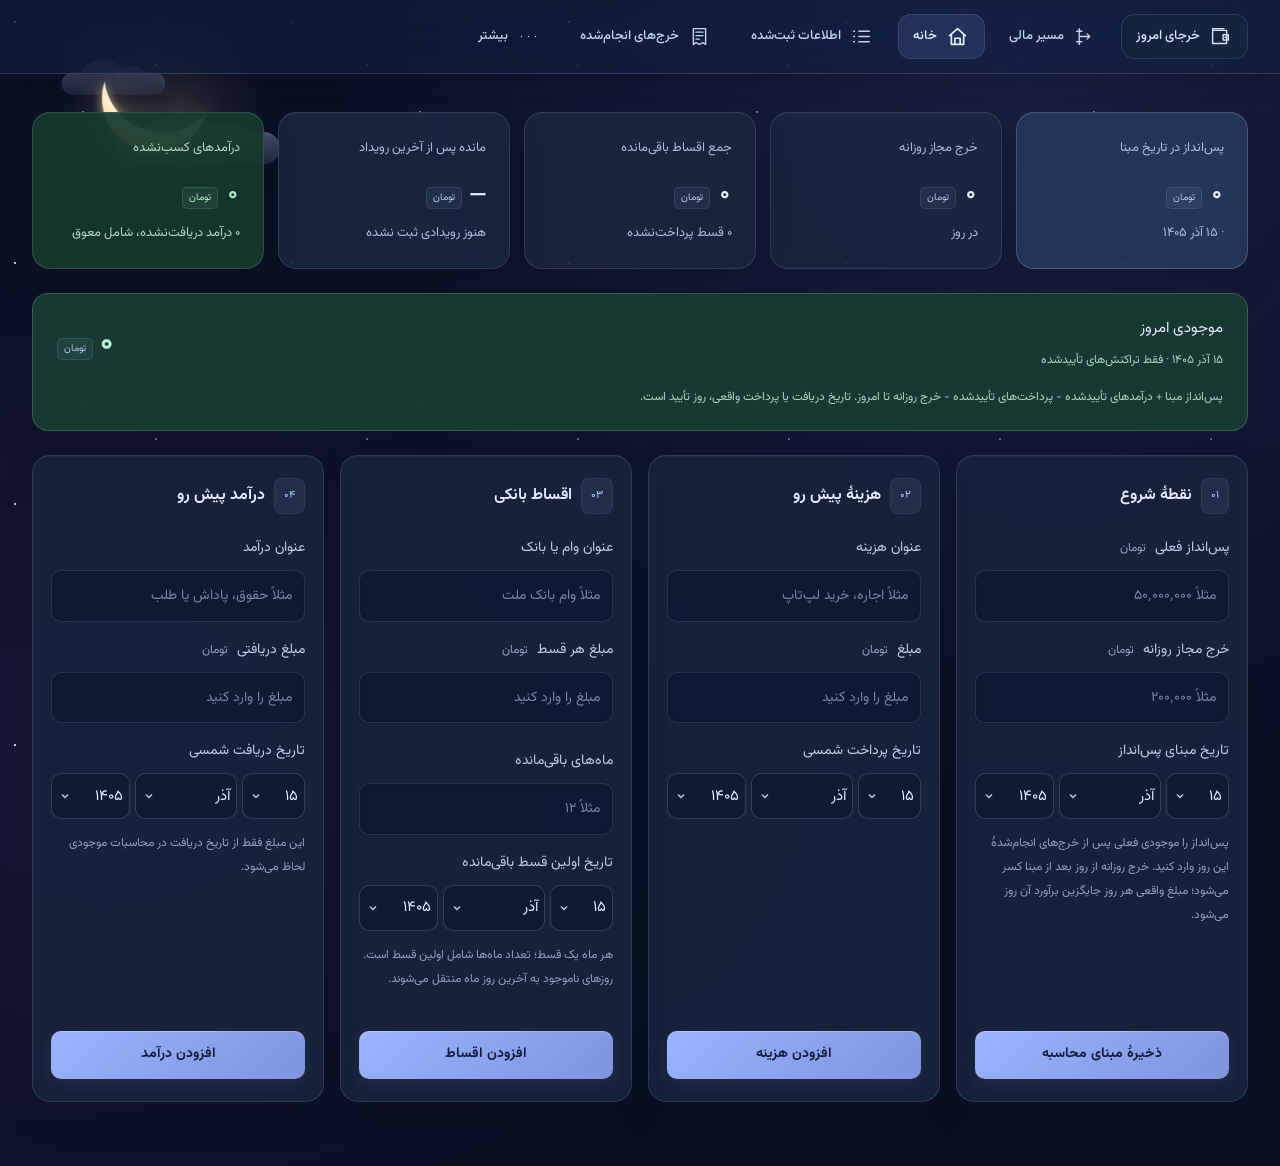
==== app/index.html @ 3b4a962e "fix" ====
<!doctype html>
<html lang="fa" dir="rtl">

<head>
  <base href="../">
  <meta charset="utf-8">
  <meta name="viewport" content="width=device-width,initial-scale=1,viewport-fit=cover">
  <meta name="theme-color" content="#0b1025">
  <title>کش زیاد | برنامه‌ریز پس‌انداز</title>
  <link rel="stylesheet" href="styles.css">
  <link rel="stylesheet" href="typography.css">
  <link rel="stylesheet" href="night.css">
  <link rel="stylesheet" href="date-dropdown.css">
  <link rel="stylesheet" href="readability.css">
  <link rel="stylesheet" href="shooting-stars.css">
  <link rel="stylesheet" href="moon.css">
  <link rel="stylesheet" href="features.css">
  <link rel="stylesheet" href="planning-tools.css">
<link rel="stylesheet" href="controls.css">
<link rel="stylesheet" href="entry-layout.css">
<link rel="stylesheet" href="message-style.css">
<link rel="stylesheet" href="mobile-dock.css">
<link rel="stylesheet" href="more-menu.css">
<link rel="stylesheet" href="spending.css">
<link rel="stylesheet" href="list-timeline.css">
<link rel="stylesheet" href="desktop-header.css">
</head>

<body>
  <div class="moon-clouds" aria-hidden="true"><span class="moon-cloud back"></span><span
      class="moon-cloud front"></span></div>
  <main class="container">
    <div class="data-toolbar"><button id="actual-open" type="button" class="quiet">خرجای امروز</button><a id="timeline-navigation" class="quiet page-link" href="/timeline">مسیر مالی</a><a id="home-navigation" class="quiet page-link" href="/">خانه</a><a id="records-navigation" class="quiet page-link" href="/app/index.html?page=records">اطلاعات ثبت‌شده</a><a id="spending-navigation" class="quiet page-link" href="/spending">خرج‌های انجام‌شده</a><button id="more-open" type="button" class="quiet" aria-haspopup="menu" aria-expanded="false" aria-controls="more-menu">بیشتر</button></div>
<div id="more-menu" class="more-menu" popover="manual" role="menu" aria-label="بیشتر"><button id="export" type="button" role="menuitem">دریافت بک آپ</button><button id="import" type="button" role="menuitem">بازیابی فایل</button><input id="backup-file" type="file" accept="application/json,.json" hidden><button id="delete-all" type="button" role="menuitem" class="delete-all">حذف همهٔ اطلاعات</button></div>
    <!-- <section id="filter-controls" class="filter-panel"><div class="tools-heading"><h2>جست‌وجو و فیلتر</h2><button id="scenario-open" class="quiet" type="button">اگر این خرید را انجام بدهم…</button></div><div class="filter-row"><div><label for="filter-query">عنوان</label><input id="filter-query" type="search" placeholder="جست‌وجوی عنوان…"></div><div><label for="filter-type">نوع</label><select id="filter-type"><option value="all">همه</option><option value="income">درآمد</option><option value="expense">هزینه</option><option value="bank">قسط بانکی</option></select></div><div><label for="filter-status">وضعیت</label><select id="filter-status"><option value="all">همه</option><option value="done">تأییدشده</option><option value="pending">تأییدنشده</option></select></div></div><div class="filter-dates"><div><label><input id="filter-from" type="checkbox">از تاریخ</label><div id="filter-from-date" class="date-picker" aria-label="شروع بازه"></div></div><div><label><input id="filter-to" type="checkbox">تا تاریخ</label><div id="filter-to-date" class="date-picker" aria-label="پایان بازه"></div></div><button id="filter-reset" class="quiet">پاک کردن فیلتر</button></div><p id="filter-summary"></p><p id="filter-error" role="status"></p></section> -->
    <section class="overview" aria-label="خلاصه مالی">
      <article class="balance"><span>پس‌انداز در تاریخ مبنا</span>
        <div class="summary-amount"><strong id="balance-value">۰</strong><span class="currency-badge">تومان</span></div>
        <small id="baseline-label"></small>
      </article>
      <article><span>خرج مجاز روزانه</span>
        <div class="summary-amount"><strong id="daily-value">۰</strong><span class="currency-badge">تومان</span></div>
        <small>در روز</small>
      </article>
      <article><span>جمع اقساط باقی‌مانده</span>
        <div class="summary-amount"><strong id="loans-value">۰</strong><span class="currency-badge">تومان</span></div>
        <small id="loans-count">۰ قسط</small>
      </article>
      <article><span>مانده پس از آخرین رویداد</span>
        <div class="summary-amount"><strong id="final-value">—</strong><span class="currency-badge">تومان</span></div>
        <small id="final-label">هنوز رویدادی ثبت نشده</small>
      </article>
      <article class="upcoming-income"><span>درآمدهای کسب‌نشده</span>
        <div class="summary-amount"><strong id="pending-income-value">۰</strong><span
            class="currency-badge">تومان</span></div><small id="pending-income-count">درآمدهای با تاریخ دریافت بعد از
          امروز</small>
      </article>
    </section>
    <section class="today-panel">
      <div><span>موجودی امروز</span><small id="today-date"></small></div>
      <div class="summary-amount"><strong id="today-value">۰</strong><span class="currency-badge">تومان</span></div>
      <p>پس‌انداز مبنا + درآمدهای تأییدشده − پرداخت‌های تأییدشده − خرج روزانه تا امروز. تاریخ دریافت یا پرداخت واقعی،
        روز تأیید است.</p>
    </section>
    <div class="layout">
      <aside class="forms">
        <section class="panel">
          <div class="panel-title"><span class="step">۰۱</span>
            <h2>نقطهٔ شروع</h2>
          </div>
          <form id="settings-form" novalidate><label for="savings">پس‌انداز فعلی <em>تومان</em></label><input
              id="savings" inputmode="numeric" placeholder="مثلاً ۵۰٬۰۰۰٬۰۰۰" autocomplete="off" required><label
              for="daily">خرج مجاز روزانه <em>تومان</em></label><input id="daily" inputmode="numeric"
              placeholder="مثلاً ۲۰۰٬۰۰۰" autocomplete="off" required><label id="base-date-label">تاریخ مبنای
              پس‌انداز</label>
            <div id="base-date" class="date-picker" role="group" aria-labelledby="base-date-label"></div>
            <p class="field-note">پس‌انداز را موجودی فعلی پس از خرج‌های انجام‌شدهٔ این روز وارد کنید. خرج روزانه از روز بعد از مبنا کسر می‌شود؛ مبلغ
              واقعی هر روز جایگزین برآورد آن روز می‌شود.</p><button type="submit" class="primary">ذخیرهٔ مبنای
              محاسبه</button>
          </form>
        </section>
        <section class="panel">
          <div class="panel-title"><span class="step">۰۲</span>
            <h2 id="expense-heading">هزینهٔ پیش رو</h2>
          </div>
          <form id="expense-form" novalidate><label for="expense-title">عنوان هزینه</label><input id="expense-title"
              maxlength="100" placeholder="مثلاً اجاره، خرید لپ‌تاپ" required><label for="expense-amount">مبلغ
              <em>تومان</em></label><input id="expense-amount" inputmode="numeric" placeholder="مبلغ را وارد کنید" required><label
              id="expense-date-label">تاریخ پرداخت شمسی</label>
            <div id="expense-date" class="date-picker" role="group" aria-labelledby="expense-date-label"></div>
            <div class="form-actions"><button id="expense-submit" type="submit" class="primary">افزودن
                هزینه</button><button id="expense-cancel" type="button" class="quiet" hidden>لغو ویرایش</button></div>
          </form>
        </section>
        <section class="panel">
          <div class="panel-title"><span class="step">۰۳</span>
            <h2 id="loan-heading">اقساط بانکی</h2>
          </div>
          <form id="loan-form" novalidate><label for="loan-title">عنوان وام یا بانک</label><input id="loan-title"
              maxlength="100" placeholder="مثلاً وام بانک ملت" required>
            <div class="two-fields">
              <div><label for="loan-amount">مبلغ هر قسط <em>تومان</em></label><input id="loan-amount"
                  inputmode="numeric" placeholder="مبلغ را وارد کنید" required></div>
              <div><label for="loan-months">ماه‌های باقی‌مانده</label><input id="loan-months" inputmode="numeric"
                  placeholder="مثلاً ۱۲" required></div>
            </div><label id="loan-date-label">تاریخ اولین قسط باقی‌مانده</label>
            <div id="loan-date" class="date-picker" role="group" aria-labelledby="loan-date-label"></div>
            <p class="field-note">هر ماه یک قسط؛ تعداد ماه‌ها شامل اولین قسط است. روزهای ناموجود به آخرین روز ماه منتقل
              می‌شوند.</p>
            <div class="form-actions"><button id="loan-submit" type="submit" class="primary">افزودن
                اقساط</button><button id="loan-cancel" type="button" class="quiet" hidden>لغو ویرایش</button></div>
          </form>
        </section>
        <section class="panel">
          <div class="panel-title"><span class="step">۰۴</span>
            <h2>درآمد پیش رو</h2>
          </div>
          <form id="income-form" novalidate><label for="income-title">عنوان درآمد</label><input id="income-title"
              maxlength="100" placeholder="مثلاً حقوق، پاداش یا طلب" required><label for="income-amount">مبلغ دریافتی
              <em>تومان</em></label><input id="income-amount" inputmode="numeric" placeholder="مبلغ را وارد کنید" required><label
              id="income-date-label">تاریخ دریافت شمسی</label>
            <div id="income-date" class="date-picker" role="group" aria-labelledby="income-date-label"></div>
            <p class="field-note">این مبلغ فقط از تاریخ دریافت در محاسبات موجودی لحاظ می‌شود.</p>
            <div class="form-actions"><button type="submit" class="primary">افزودن درآمد</button></div>
          </form>
        </section>
        
      </aside>
      <div class="content">
        

        <span id="save-state" hidden></span>
      </div>
    </div>
    <section id="records-page" hidden>
      <div class="records-page-heading">
        <div>
          <p class="eyebrow">مدیریت اطلاعات</p>
          <h1>اطلاعات ثبت‌شده</h1>
        </div><a class="quiet page-link" href="/app/index.html">بازگشت به برنامه‌ریز</a>
      </div>
      <div class="content records-page-grid">
        <section class="panel">
          <div class="section-top">
            <h2>وام‌های ثبت‌شده</h2><span class="pill" id="bank-count">۰ وام</span>
          </div>
          <div id="loans-list" class="records"></div>
        </section>

        <section class="panel">
          <div class="section-top">
            <h2>هزینه‌های ثبت‌شده</h2><span class="pill" id="expense-count">۰ هزینه</span>
          </div>
          <div id="expenses-list" class="records"></div>
        </section>

        <section class="panel">
          <div class="section-top">
            <h2>درآمدهای ثبت‌شده</h2><span class="pill" id="income-count">۰ درآمد</span>
          </div>
          <div id="incomes-list" class="records"></div>
        </section>
      </div>
    </section>
    <section id="actual-records-panel" class="panel" style="margin-top:24px">
      <h2>خرج‌های واقعی روزانه</h2>
      <div id="actual-days-list" class="records"></div>
    </section>
    <!-- گزارش ماهانه فعلاً غیرفعال است
<section id="monthly-page" hidden>
      <div class="records-page-heading">
        <div>
          <p class="eyebrow">تصویر ماه‌به‌ماه</p>
          <h1>گزارش ماهانه</h1>
        </div>
      </div>
      <div class="content">
        <section class="panel">
          <div class="section-top">
            <h2>گزارش ماهانه</h2><span class="pill">تومان</span>
          </div>
          <p class="explanation">جمع واقعی و برنامه‌ریزی‌شده با هم؛ ماندهٔ پیش‌بینی‌شده در پایان کامل هر ماه، شامل خرج
            روزانه تا آخر ماه است.</p>
          <div class="monthly-scroll">
            <table class="monthly-table">
              <thead>
                <tr>
                  <th>ماه شمسی</th>
                  <th>درآمد</th>
                  <th>هزینه</th>
                  <th>اقساط</th>
                  <th>خرج روزانه</th>
                  <th>ماندهٔ پایان ماه</th>
                </tr>
              </thead>
              <tbody id="monthly-body"></tbody>
            </table>
          </div><button id="monthly-more" class="quiet load-more" hidden>ماه‌های بیشتر</button>
        </section>
      </div>
    </section>
  -->
<section id="timeline-page" hidden><div class="records-page-heading"><h1>مسیر مالی</h1><a class="quiet page-link" href="/">بازگشت به داشبورد</a></div><div class="content"><section class="panel forecast">
          <div class="section-top">
            <div>
              <p class="eyebrow">مسیر مالی شما</p>
              <h2>پس از هر دریافت و پرداخت چقدر می‌ماند؟</h2>
            </div><span class="pill" id="event-count">۰ پرداخت</span>
          </div>
          <p class="explanation">مانده = پس‌انداز مبنا + درآمدهای دریافتی تا این تاریخ − خرج روزانهٔ روزهای سپری‌شده −
            هزینه‌ها و اقساط تا همین تاریخ.</p>
          <div class="event-legend" aria-label="راهنمای رنگ رویدادها"><span class="income">درآمد · افزایش
              موجودی</span><span class="expense">هزینه · کاهش موجودی</span><span class="bank">قسط بانکی · کاهش
              موجودی</span></div>
          <div class="insight" id="insight"></div>
          <div id="timeline" class="timeline"></div>
          <div id="empty" class="empty"><span aria-hidden="true">＋</span>
            <h3>اولین رویداد مالی را اضافه کنید</h3>
            <p>درآمد، هزینه یا قسط بانکی ثبت کنید تا ماندهٔ هر تاریخ مشخص شود.</p>
          </div><button id="show-more" class="quiet load-more" hidden>نمایش رویدادهای بیشتر</button>
        </section></div></section>
<section id="spending-page" hidden><header class="spent-heading"><div><p class="eyebrow">دفتر خرج‌های شما</p><h1>خرج‌های انجام‌شده</h1></div><div class="spent-summary"><strong><span id="spent-total">۰</span> تومان</strong><span id="spent-count">۰ خرج</span></div></header><div class="spent-layout"><section class="panel spent-form-panel"><h2>ثبت خرج</h2><form id="spent-form" novalidate><label for="spent-title">عنوان</label><input id="spent-title" maxlength="100" placeholder="مثلاً خرید نان یا تاکسی" required><label for="spent-amount">هزینه به تومان</label><input id="spent-amount" inputmode="numeric" placeholder="مبلغ را وارد کنید" required><label id="spent-date-label">تاریخ دقیق شمسی</label><div id="spent-date" class="date-picker" role="group" aria-labelledby="spent-date-label"></div><p>جمع ریزخرج‌های هر روز جای برآورد روزانهٔ همان روز می‌نشیند. هزینه یا قسطی که جدا ثبت کرده‌اید، اینجا دوباره وارد نکنید. خرج‌های روز مبنا و قبل از آن فقط در این دفتر ثبت می‌شوند و از موجودی مبنا کم نمی‌شوند.</p><div class="spent-actions"><button id="spent-submit" type="submit" class="primary">ثبت خرج</button><button id="spent-cancel" type="button" class="quiet" hidden>لغو ویرایش</button></div></form></section><div id="spent-months" class="spent-months"></div></div></section>
</main>
  <div id="toast" class="toast" role="status" aria-live="polite" hidden></div>
  <dialog id="actual-dialog">
          <h2>خرجای امروز</h2>
          <p class="actual-note">مجموع خریدهای روزانه را ثبت کنید؛ مبلغ این روز جای سقف تخمینی می‌نشیند. هزینه‌ها و
            اقساطی را که جدا ثبت کرده‌اید دوباره وارد نکنید. روز بدون خرج را صفر ثبت کنید. خرج روز مبنا قابل ثبت است، اما چون در موجودی مبنا لحاظ شده، دوباره از موجودی کم نمی‌شود.</p>
          <form id="actual-form" novalidate><label for="actual-amount">مجموع خرج روز به تومان</label><input
              id="actual-amount" inputmode="numeric" placeholder="مبلغ را وارد کنید"><label>تاریخ روز</label>
            <div id="actual-date" class="date-picker" aria-label="تاریخ خرج واقعی"></div><button class="primary"
              type="submit" style="margin-top:16px">ثبت خرج واقعی</button>
          <button type="button" id="actual-cancel" class="quiet">انصراف</button></form>
        </dialog>
  <dialog id="confirm-dialog">
    <form method="dialog">
      <h2 id="confirm-title">حذف رکورد</h2>
      <p>این مورد از برنامه و محاسبات حذف می‌شود.</p>
      <div class="dialog-actions"><button value="cancel" class="quiet">انصراف</button><button value="delete"
          class="danger">حذف</button></div>
    </form>
  </dialog>
  <dialog id="delete-all-dialog">
    <form method="dialog">
      <h2>حذف همهٔ اطلاعات؟</h2>
      <p>پس‌انداز، خرج روزانه، هزینه‌ها، درآمدها و تمام اقساط بانکی پاک می‌شوند. این عملیات قابل بازگشت نیست؛ برای
        نگه‌داری اطلاعات ابتدا فایل بگیرید.</p>
      <div class="dialog-actions"><button value="cancel" class="quiet" autofocus>انصراف</button><button
          value="delete-all" class="danger">حذف همهٔ اطلاعات</button></div>
    </form>
  </dialog>
  <dialog id="edit-dialog">
    <form id="edit-form" novalidate>
      <h2>ویرایش رکورد</h2><label for="edit-title">عنوان</label><input id="edit-title" maxlength="100" required><label
        for="edit-amount">مبلغ به تومان</label><input id="edit-amount" inputmode="numeric" required>
      <div id="edit-months-field"><label for="edit-months">تعداد ماه‌ها</label><input id="edit-months"
          inputmode="numeric"></div><label id="edit-date-label">تاریخ شمسی</label>
      <div id="edit-date" class="date-picker" role="group" aria-labelledby="edit-date-label"></div>
      <p id="edit-note" class="field-note"></p>
      <div class="dialog-actions"><button id="edit-cancel" type="button" class="quiet">انصراف</button><button
          type="submit" class="primary">ذخیره تغییرات</button></div>
    </form>
  </dialog>
  <dialog id="scenario-dialog">
    <form id="scenario-form" novalidate>
      <h2>شبیه‌سازی خرید</h2>
      <p class="actual-note">بدون تغییر یا ذخیره در اطلاعات اصلی، اثر یک خرید را بررسی کنید.</p><label
        for="scenario-title">عنوان خرید</label><input id="scenario-title" maxlength="100"
        placeholder="مثلاً خرید گوشی"><label for="scenario-amount">مبلغ به تومان</label><input id="scenario-amount"
        inputmode="numeric"><label>تاریخ خرید</label>
      <div id="scenario-date" class="date-picker" aria-label="تاریخ خرید فرضی"></div>
      <div class="tools-actions"><button type="submit" class="primary">محاسبهٔ اثر خرید</button><button
          id="scenario-close" type="button" class="quiet">بستن</button></div>
      <div id="scenario-result" aria-live="polite"></div>
    </form>
  </dialog>
  <script src="page-view.js"></script>
  <script src="planner.js"></script>
  <script src="finance.js"></script>
  <script src="toast-ui.js"></script>
  <script src="app.js"></script>
  <script src="features.js"></script>
  <script src="planning-tools.js"></script>
  <script src="spending.js"></script>
<script src="amount-format.js"></script>
  <script src="date-dropdown.js"></script>
  <script src="shooting-stars.js"></script>
<script src="toolbar.js"></script>
<script src="more.js"></script>
</body>

</html>
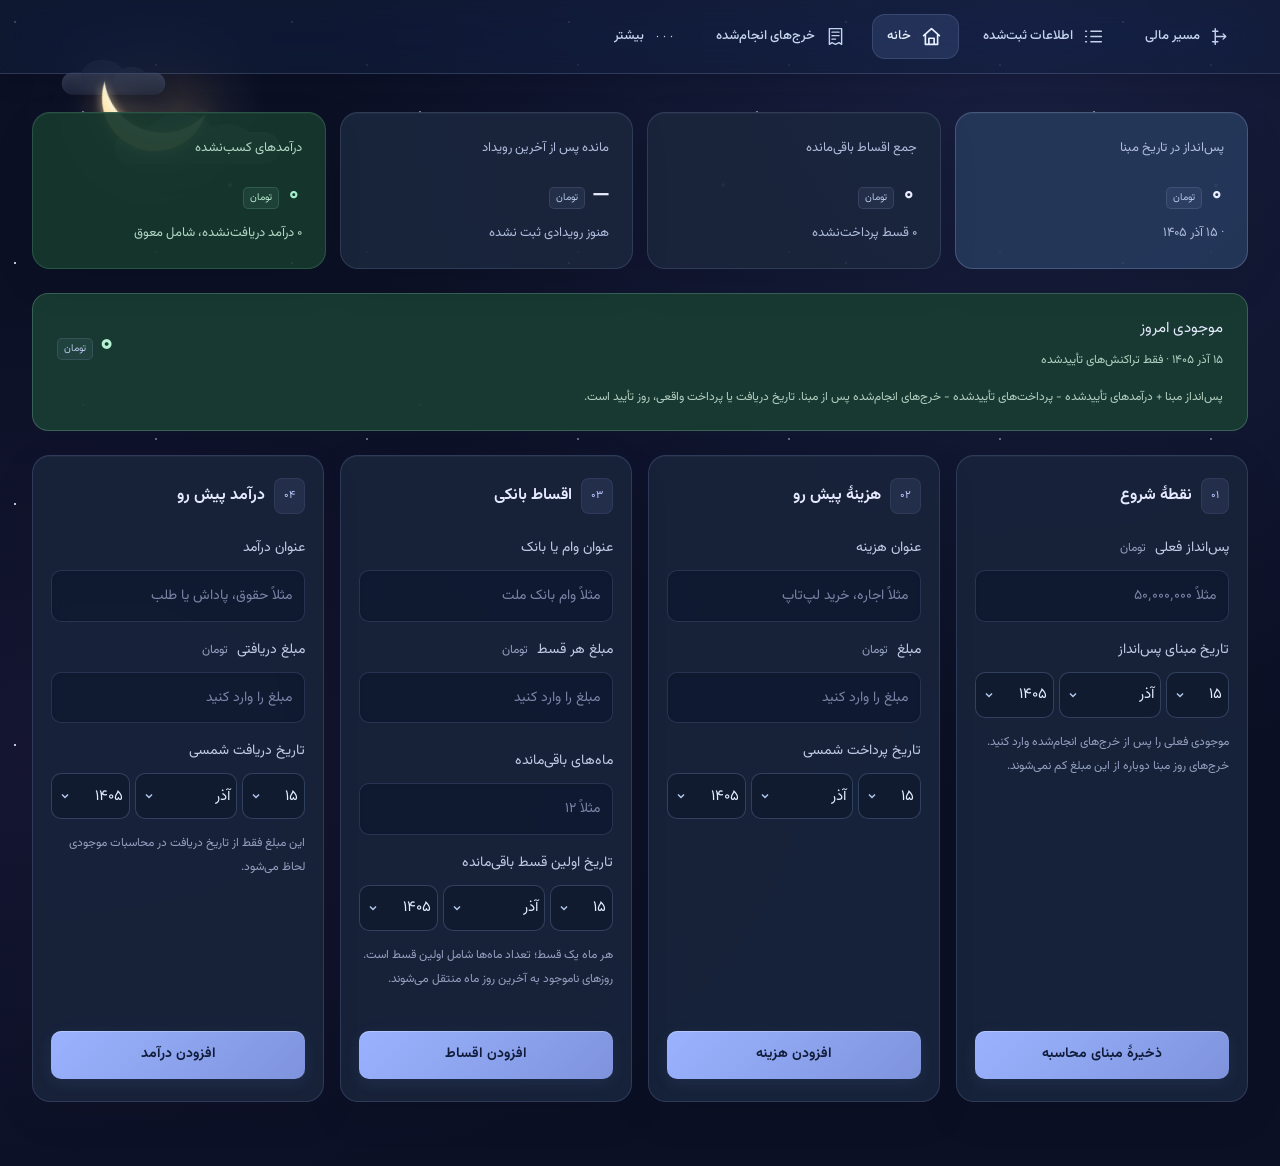
==== commit 62cf2b5a: "refactor" ====
--- a/app/index.html
+++ b/app/index.html
@@ -24,13 +24,14 @@
 <link rel="stylesheet" href="spending.css">
 <link rel="stylesheet" href="list-timeline.css">
 <link rel="stylesheet" href="desktop-header.css">
+<link rel="stylesheet" href="without-daily.css">
 </head>
 
 <body>
   <div class="moon-clouds" aria-hidden="true"><span class="moon-cloud back"></span><span
       class="moon-cloud front"></span></div>
   <main class="container">
-    <div class="data-toolbar"><button id="actual-open" type="button" class="quiet">خرجای امروز</button><a id="timeline-navigation" class="quiet page-link" href="/timeline">مسیر مالی</a><a id="home-navigation" class="quiet page-link" href="/">خانه</a><a id="records-navigation" class="quiet page-link" href="/app/index.html?page=records">اطلاعات ثبت‌شده</a><a id="spending-navigation" class="quiet page-link" href="/spending">خرج‌های انجام‌شده</a><button id="more-open" type="button" class="quiet" aria-haspopup="menu" aria-expanded="false" aria-controls="more-menu">بیشتر</button></div>
+    <div class="data-toolbar"><a id="timeline-navigation" class="quiet page-link" href="/timeline">مسیر مالی</a><a id="records-navigation" class="quiet page-link" href="/app/index.html?page=records">اطلاعات ثبت‌شده</a><a id="home-navigation" class="quiet page-link" href="/">خانه</a><a id="spending-navigation" class="quiet page-link" href="/spending">خرج‌های انجام‌شده</a><button id="more-open" type="button" class="quiet" aria-haspopup="menu" aria-expanded="false" aria-controls="more-menu">بیشتر</button></div>
 <div id="more-menu" class="more-menu" popover="manual" role="menu" aria-label="بیشتر"><button id="export" type="button" role="menuitem">دریافت بک آپ</button><button id="import" type="button" role="menuitem">بازیابی فایل</button><input id="backup-file" type="file" accept="application/json,.json" hidden><button id="delete-all" type="button" role="menuitem" class="delete-all">حذف همهٔ اطلاعات</button></div>
     <!-- <section id="filter-controls" class="filter-panel"><div class="tools-heading"><h2>جست‌وجو و فیلتر</h2><button id="scenario-open" class="quiet" type="button">اگر این خرید را انجام بدهم…</button></div><div class="filter-row"><div><label for="filter-query">عنوان</label><input id="filter-query" type="search" placeholder="جست‌وجوی عنوان…"></div><div><label for="filter-type">نوع</label><select id="filter-type"><option value="all">همه</option><option value="income">درآمد</option><option value="expense">هزینه</option><option value="bank">قسط بانکی</option></select></div><div><label for="filter-status">وضعیت</label><select id="filter-status"><option value="all">همه</option><option value="done">تأییدشده</option><option value="pending">تأییدنشده</option></select></div></div><div class="filter-dates"><div><label><input id="filter-from" type="checkbox">از تاریخ</label><div id="filter-from-date" class="date-picker" aria-label="شروع بازه"></div></div><div><label><input id="filter-to" type="checkbox">تا تاریخ</label><div id="filter-to-date" class="date-picker" aria-label="پایان بازه"></div></div><button id="filter-reset" class="quiet">پاک کردن فیلتر</button></div><p id="filter-summary"></p><p id="filter-error" role="status"></p></section> -->
     <section class="overview" aria-label="خلاصه مالی">
@@ -38,10 +39,7 @@
         <div class="summary-amount"><strong id="balance-value">۰</strong><span class="currency-badge">تومان</span></div>
         <small id="baseline-label"></small>
       </article>
-      <article><span>خرج مجاز روزانه</span>
-        <div class="summary-amount"><strong id="daily-value">۰</strong><span class="currency-badge">تومان</span></div>
-        <small>در روز</small>
-      </article>
+      
       <article><span>جمع اقساط باقی‌مانده</span>
         <div class="summary-amount"><strong id="loans-value">۰</strong><span class="currency-badge">تومان</span></div>
         <small id="loans-count">۰ قسط</small>
@@ -59,7 +57,7 @@
     <section class="today-panel">
       <div><span>موجودی امروز</span><small id="today-date"></small></div>
       <div class="summary-amount"><strong id="today-value">۰</strong><span class="currency-badge">تومان</span></div>
-      <p>پس‌انداز مبنا + درآمدهای تأییدشده − پرداخت‌های تأییدشده − خرج روزانه تا امروز. تاریخ دریافت یا پرداخت واقعی،
+      <p>پس‌انداز مبنا + درآمدهای تأییدشده − پرداخت‌های تأییدشده − خرج‌های انجام‌شده پس از مبنا. تاریخ دریافت یا پرداخت واقعی،
         روز تأیید است.</p>
     </section>
     <div class="layout">
@@ -69,13 +67,10 @@
             <h2>نقطهٔ شروع</h2>
           </div>
           <form id="settings-form" novalidate><label for="savings">پس‌انداز فعلی <em>تومان</em></label><input
-              id="savings" inputmode="numeric" placeholder="مثلاً ۵۰٬۰۰۰٬۰۰۰" autocomplete="off" required><label
-              for="daily">خرج مجاز روزانه <em>تومان</em></label><input id="daily" inputmode="numeric"
-              placeholder="مثلاً ۲۰۰٬۰۰۰" autocomplete="off" required><label id="base-date-label">تاریخ مبنای
+              id="savings" inputmode="numeric" placeholder="مثلاً ۵۰٬۰۰۰٬۰۰۰" autocomplete="off" required><label id="base-date-label">تاریخ مبنای
               پس‌انداز</label>
             <div id="base-date" class="date-picker" role="group" aria-labelledby="base-date-label"></div>
-            <p class="field-note">پس‌انداز را موجودی فعلی پس از خرج‌های انجام‌شدهٔ این روز وارد کنید. خرج روزانه از روز بعد از مبنا کسر می‌شود؛ مبلغ
-              واقعی هر روز جایگزین برآورد آن روز می‌شود.</p><button type="submit" class="primary">ذخیرهٔ مبنای
+            <p class="field-note">موجودی فعلی را پس از خرج‌های انجام‌شده وارد کنید. خرج‌های روز مبنا دوباره از این مبلغ کم نمی‌شوند.</p><button type="submit" class="primary">ذخیرهٔ مبنای
               محاسبه</button>
           </form>
         </section>
@@ -162,10 +157,7 @@
         </section>
       </div>
     </section>
-    <section id="actual-records-panel" class="panel" style="margin-top:24px">
-      <h2>خرج‌های واقعی روزانه</h2>
-      <div id="actual-days-list" class="records"></div>
-    </section>
+    
     <!-- گزارش ماهانه فعلاً غیرفعال است
 <section id="monthly-page" hidden>
       <div class="records-page-heading">
@@ -179,8 +171,7 @@
           <div class="section-top">
             <h2>گزارش ماهانه</h2><span class="pill">تومان</span>
           </div>
-          <p class="explanation">جمع واقعی و برنامه‌ریزی‌شده با هم؛ ماندهٔ پیش‌بینی‌شده در پایان کامل هر ماه، شامل خرج
-            روزانه تا آخر ماه است.</p>
+          <p class="explanation">جمع واقعی و برنامه‌ریزی‌شده با هم؛ ماندهٔ پیش‌بینی‌شده در پایان کامل هر ماه، شامل خرج‌های ثبت‌شده تا آخر ماه است.</p>
           <div class="monthly-scroll">
             <table class="monthly-table">
               <thead>
@@ -189,7 +180,7 @@
                   <th>درآمد</th>
                   <th>هزینه</th>
                   <th>اقساط</th>
-                  <th>خرج روزانه</th>
+                  <th>خرج‌های انجام‌شده</th>
                   <th>ماندهٔ پایان ماه</th>
                 </tr>
               </thead>
@@ -207,7 +198,7 @@
               <h2>پس از هر دریافت و پرداخت چقدر می‌ماند؟</h2>
             </div><span class="pill" id="event-count">۰ پرداخت</span>
           </div>
-          <p class="explanation">مانده = پس‌انداز مبنا + درآمدهای دریافتی تا این تاریخ − خرج روزانهٔ روزهای سپری‌شده −
+          <p class="explanation">مانده = پس‌انداز مبنا + درآمدهای دریافتی تا این تاریخ − خرج‌های انجام‌شده پس از مبنا −
             هزینه‌ها و اقساط تا همین تاریخ.</p>
           <div class="event-legend" aria-label="راهنمای رنگ رویدادها"><span class="income">درآمد · افزایش
               موجودی</span><span class="expense">هزینه · کاهش موجودی</span><span class="bank">قسط بانکی · کاهش
@@ -219,19 +210,10 @@
             <p>درآمد، هزینه یا قسط بانکی ثبت کنید تا ماندهٔ هر تاریخ مشخص شود.</p>
           </div><button id="show-more" class="quiet load-more" hidden>نمایش رویدادهای بیشتر</button>
         </section></div></section>
-<section id="spending-page" hidden><header class="spent-heading"><div><p class="eyebrow">دفتر خرج‌های شما</p><h1>خرج‌های انجام‌شده</h1></div><div class="spent-summary"><strong><span id="spent-total">۰</span> تومان</strong><span id="spent-count">۰ خرج</span></div></header><div class="spent-layout"><section class="panel spent-form-panel"><h2>ثبت خرج</h2><form id="spent-form" novalidate><label for="spent-title">عنوان</label><input id="spent-title" maxlength="100" placeholder="مثلاً خرید نان یا تاکسی" required><label for="spent-amount">هزینه به تومان</label><input id="spent-amount" inputmode="numeric" placeholder="مبلغ را وارد کنید" required><label id="spent-date-label">تاریخ دقیق شمسی</label><div id="spent-date" class="date-picker" role="group" aria-labelledby="spent-date-label"></div><p>جمع ریزخرج‌های هر روز جای برآورد روزانهٔ همان روز می‌نشیند. هزینه یا قسطی که جدا ثبت کرده‌اید، اینجا دوباره وارد نکنید. خرج‌های روز مبنا و قبل از آن فقط در این دفتر ثبت می‌شوند و از موجودی مبنا کم نمی‌شوند.</p><div class="spent-actions"><button id="spent-submit" type="submit" class="primary">ثبت خرج</button><button id="spent-cancel" type="button" class="quiet" hidden>لغو ویرایش</button></div></form></section><div id="spent-months" class="spent-months"></div></div></section>
+<section id="spending-page" hidden><header class="spent-heading"><div><p class="eyebrow">دفتر خرج‌های شما</p><h1>خرج‌های انجام‌شده</h1></div><div class="spent-summary"><strong><span id="spent-total">۰</span> تومان</strong><span id="spent-count">۰ خرج</span></div></header><div class="spent-layout"><section class="panel spent-form-panel"><h2>ثبت خرج</h2><form id="spent-form" novalidate><label for="spent-title">عنوان</label><input id="spent-title" maxlength="100" placeholder="مثلاً خرید نان یا تاکسی" required><label for="spent-amount">هزینه به تومان</label><input id="spent-amount" inputmode="numeric" placeholder="مبلغ را وارد کنید" required><label id="spent-date-label">تاریخ دقیق شمسی</label><div id="spent-date" class="date-picker" role="group" aria-labelledby="spent-date-label"></div><p>خرج‌های روز مبنا و قبل از آن در این دفتر باقی می‌مانند، اما از موجودی مبنا کم نمی‌شوند. هزینه یا قسطی را که جدا ثبت کرده‌اید، اینجا دوباره وارد نکنید.</p><div class="spent-actions"><button id="spent-submit" type="submit" class="primary">ثبت خرج</button><button id="spent-cancel" type="button" class="quiet" hidden>لغو ویرایش</button></div></form></section><div id="spent-months" class="spent-months"></div></div></section>
 </main>
   <div id="toast" class="toast" role="status" aria-live="polite" hidden></div>
-  <dialog id="actual-dialog">
-          <h2>خرجای امروز</h2>
-          <p class="actual-note">مجموع خریدهای روزانه را ثبت کنید؛ مبلغ این روز جای سقف تخمینی می‌نشیند. هزینه‌ها و
-            اقساطی را که جدا ثبت کرده‌اید دوباره وارد نکنید. روز بدون خرج را صفر ثبت کنید. خرج روز مبنا قابل ثبت است، اما چون در موجودی مبنا لحاظ شده، دوباره از موجودی کم نمی‌شود.</p>
-          <form id="actual-form" novalidate><label for="actual-amount">مجموع خرج روز به تومان</label><input
-              id="actual-amount" inputmode="numeric" placeholder="مبلغ را وارد کنید"><label>تاریخ روز</label>
-            <div id="actual-date" class="date-picker" aria-label="تاریخ خرج واقعی"></div><button class="primary"
-              type="submit" style="margin-top:16px">ثبت خرج واقعی</button>
-          <button type="button" id="actual-cancel" class="quiet">انصراف</button></form>
-        </dialog>
+  
   <dialog id="confirm-dialog">
     <form method="dialog">
       <h2 id="confirm-title">حذف رکورد</h2>
@@ -243,7 +225,7 @@
   <dialog id="delete-all-dialog">
     <form method="dialog">
       <h2>حذف همهٔ اطلاعات؟</h2>
-      <p>پس‌انداز، خرج روزانه، هزینه‌ها، درآمدها و تمام اقساط بانکی پاک می‌شوند. این عملیات قابل بازگشت نیست؛ برای
+      <p>پس‌انداز، هزینه‌ها، درآمدها و تمام اقساط بانکی پاک می‌شوند. این عملیات قابل بازگشت نیست؛ برای
         نگه‌داری اطلاعات ابتدا فایل بگیرید.</p>
       <div class="dialog-actions"><button value="cancel" class="quiet" autofocus>انصراف</button><button
           value="delete-all" class="danger">حذف همهٔ اطلاعات</button></div>
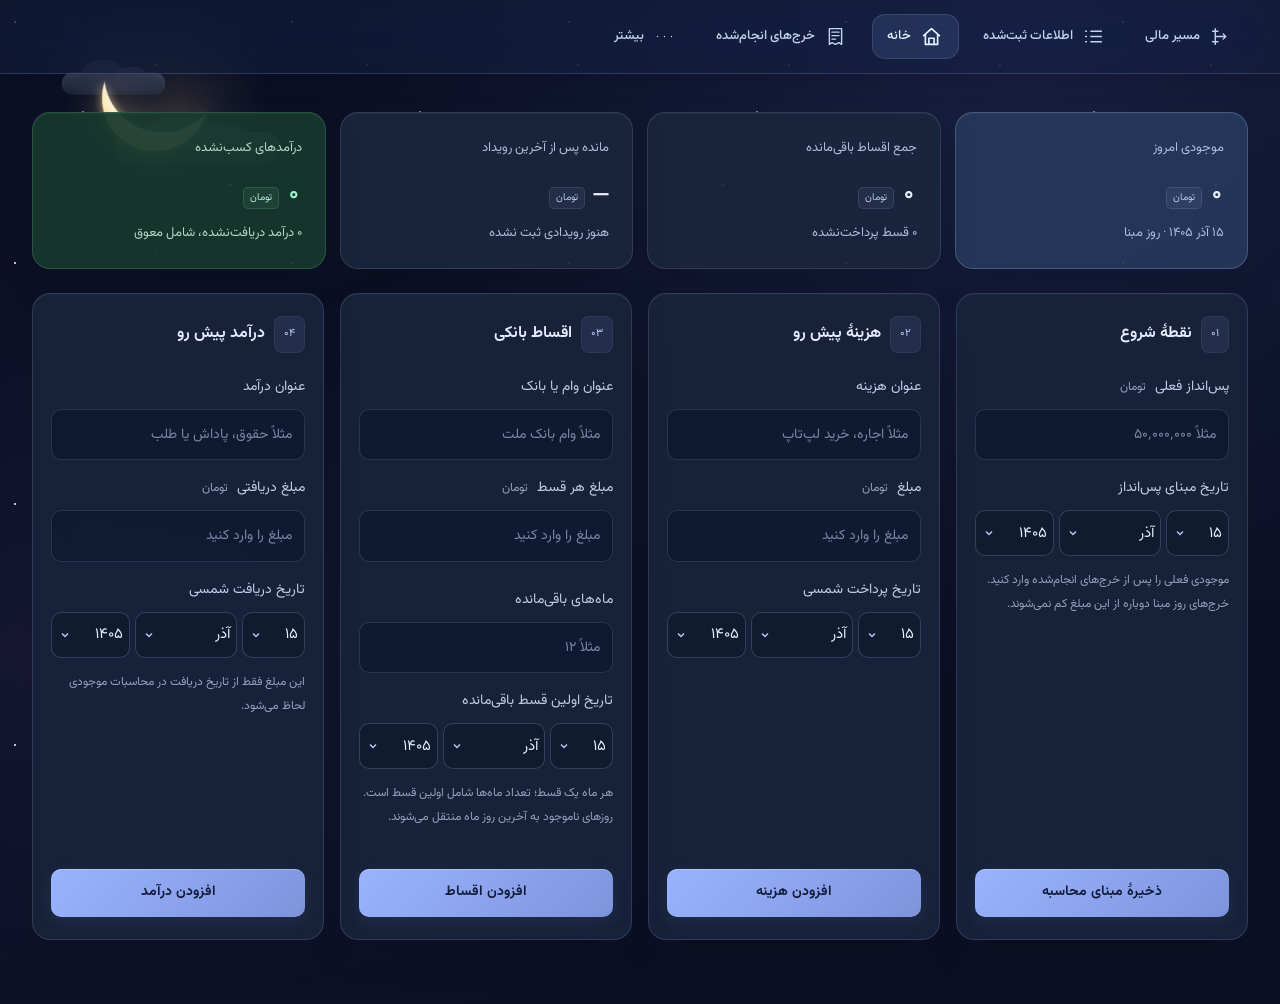
==== commit 9e1eecfb: "v2" ====
--- a/app/index.html
+++ b/app/index.html
@@ -35,9 +35,9 @@
 <div id="more-menu" class="more-menu" popover="manual" role="menu" aria-label="بیشتر"><button id="export" type="button" role="menuitem">دریافت بک آپ</button><button id="import" type="button" role="menuitem">بازیابی فایل</button><input id="backup-file" type="file" accept="application/json,.json" hidden><button id="delete-all" type="button" role="menuitem" class="delete-all">حذف همهٔ اطلاعات</button></div>
     <!-- <section id="filter-controls" class="filter-panel"><div class="tools-heading"><h2>جست‌وجو و فیلتر</h2><button id="scenario-open" class="quiet" type="button">اگر این خرید را انجام بدهم…</button></div><div class="filter-row"><div><label for="filter-query">عنوان</label><input id="filter-query" type="search" placeholder="جست‌وجوی عنوان…"></div><div><label for="filter-type">نوع</label><select id="filter-type"><option value="all">همه</option><option value="income">درآمد</option><option value="expense">هزینه</option><option value="bank">قسط بانکی</option></select></div><div><label for="filter-status">وضعیت</label><select id="filter-status"><option value="all">همه</option><option value="done">تأییدشده</option><option value="pending">تأییدنشده</option></select></div></div><div class="filter-dates"><div><label><input id="filter-from" type="checkbox">از تاریخ</label><div id="filter-from-date" class="date-picker" aria-label="شروع بازه"></div></div><div><label><input id="filter-to" type="checkbox">تا تاریخ</label><div id="filter-to-date" class="date-picker" aria-label="پایان بازه"></div></div><button id="filter-reset" class="quiet">پاک کردن فیلتر</button></div><p id="filter-summary"></p><p id="filter-error" role="status"></p></section> -->
     <section class="overview" aria-label="خلاصه مالی">
-      <article class="balance"><span>پس‌انداز در تاریخ مبنا</span>
-        <div class="summary-amount"><strong id="balance-value">۰</strong><span class="currency-badge">تومان</span></div>
-        <small id="baseline-label"></small>
+      <article class="balance"><span>موجودی امروز</span>
+        <div class="summary-amount"><strong id="today-value">۰</strong><span class="currency-badge">تومان</span></div>
+        <small id="today-date"></small>
       </article>
       
       <article><span>جمع اقساط باقی‌مانده</span>
@@ -53,12 +53,6 @@
             class="currency-badge">تومان</span></div><small id="pending-income-count">درآمدهای با تاریخ دریافت بعد از
           امروز</small>
       </article>
-    </section>
-    <section class="today-panel">
-      <div><span>موجودی امروز</span><small id="today-date"></small></div>
-      <div class="summary-amount"><strong id="today-value">۰</strong><span class="currency-badge">تومان</span></div>
-      <p>پس‌انداز مبنا + درآمدهای تأییدشده − پرداخت‌های تأییدشده − خرج‌های انجام‌شده پس از مبنا. تاریخ دریافت یا پرداخت واقعی،
-        روز تأیید است.</p>
     </section>
     <div class="layout">
       <aside class="forms">
@@ -269,6 +263,8 @@
   <script src="shooting-stars.js"></script>
 <script src="toolbar.js"></script>
 <script src="more.js"></script>
+<script src="current-day.js"></script>
+<script src="storage-sync.js"></script>
 </body>
 
 </html>
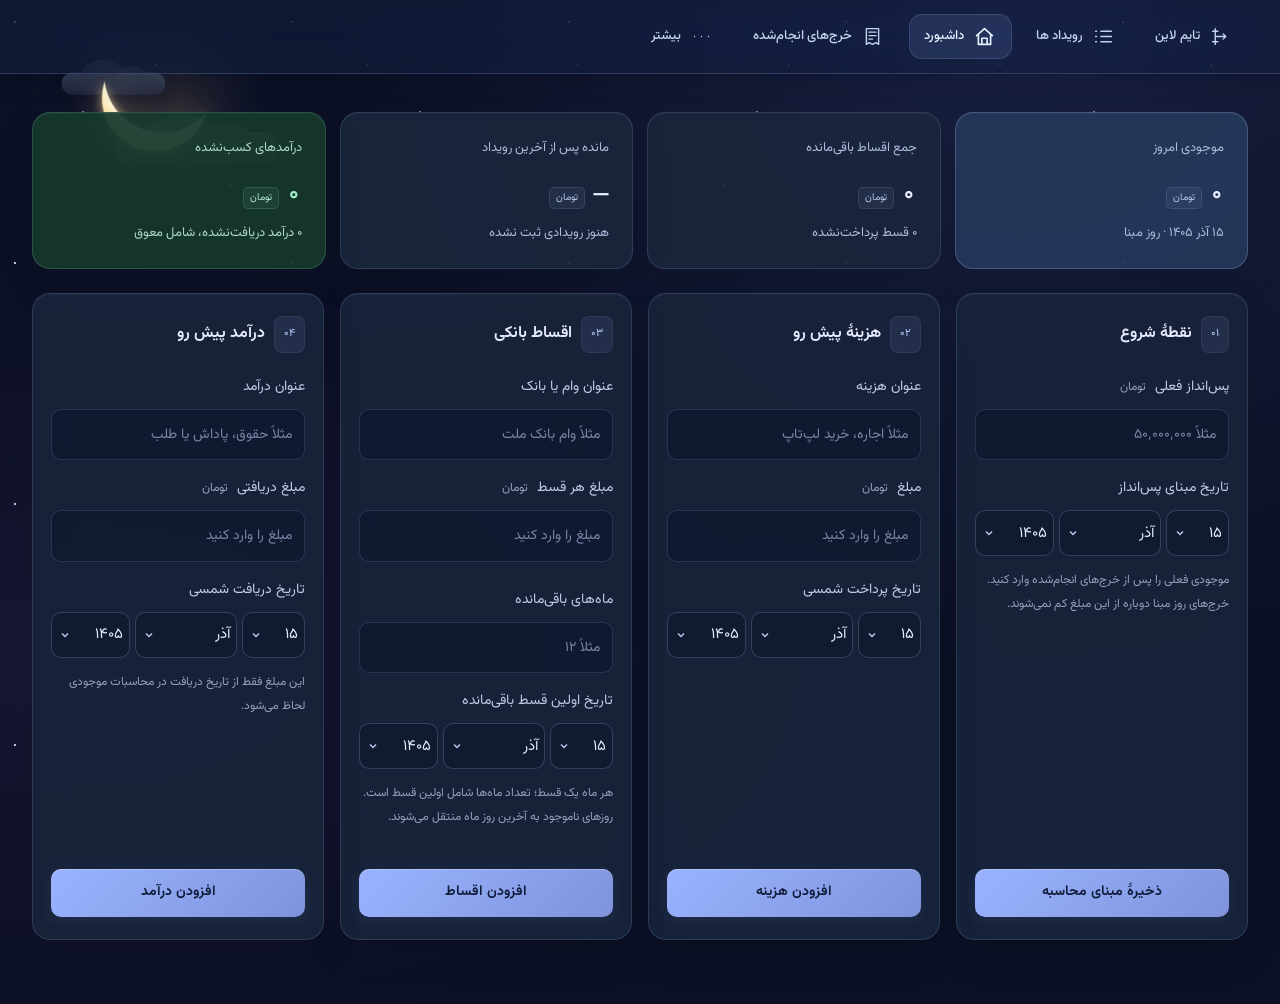
==== commit 673ef930: "update menu" ====
--- a/app/index.html
+++ b/app/index.html
@@ -31,7 +31,7 @@
   <div class="moon-clouds" aria-hidden="true"><span class="moon-cloud back"></span><span
       class="moon-cloud front"></span></div>
   <main class="container">
-    <div class="data-toolbar"><a id="timeline-navigation" class="quiet page-link" href="/timeline">مسیر مالی</a><a id="records-navigation" class="quiet page-link" href="/app/index.html?page=records">اطلاعات ثبت‌شده</a><a id="home-navigation" class="quiet page-link" href="/">خانه</a><a id="spending-navigation" class="quiet page-link" href="/spending">خرج‌های انجام‌شده</a><button id="more-open" type="button" class="quiet" aria-haspopup="menu" aria-expanded="false" aria-controls="more-menu">بیشتر</button></div>
+    <div class="data-toolbar"><a id="timeline-navigation" class="quiet page-link" href="/timeline">تایم لاین</a><a id="records-navigation" class="quiet page-link" href="/app/index.html?page=records">رویداد ها</a><a id="home-navigation" class="quiet page-link" href="/">داشبورد</a><a id="spending-navigation" class="quiet page-link" href="/spending">خرج‌های انجام‌شده</a><button id="more-open" type="button" class="quiet" aria-haspopup="menu" aria-expanded="false" aria-controls="more-menu">بیشتر</button></div>
 <div id="more-menu" class="more-menu" popover="manual" role="menu" aria-label="بیشتر"><button id="export" type="button" role="menuitem">دریافت بک آپ</button><button id="import" type="button" role="menuitem">بازیابی فایل</button><input id="backup-file" type="file" accept="application/json,.json" hidden><button id="delete-all" type="button" role="menuitem" class="delete-all">حذف همهٔ اطلاعات</button></div>
     <!-- <section id="filter-controls" class="filter-panel"><div class="tools-heading"><h2>جست‌وجو و فیلتر</h2><button id="scenario-open" class="quiet" type="button">اگر این خرید را انجام بدهم…</button></div><div class="filter-row"><div><label for="filter-query">عنوان</label><input id="filter-query" type="search" placeholder="جست‌وجوی عنوان…"></div><div><label for="filter-type">نوع</label><select id="filter-type"><option value="all">همه</option><option value="income">درآمد</option><option value="expense">هزینه</option><option value="bank">قسط بانکی</option></select></div><div><label for="filter-status">وضعیت</label><select id="filter-status"><option value="all">همه</option><option value="done">تأییدشده</option><option value="pending">تأییدنشده</option></select></div></div><div class="filter-dates"><div><label><input id="filter-from" type="checkbox">از تاریخ</label><div id="filter-from-date" class="date-picker" aria-label="شروع بازه"></div></div><div><label><input id="filter-to" type="checkbox">تا تاریخ</label><div id="filter-to-date" class="date-picker" aria-label="پایان بازه"></div></div><button id="filter-reset" class="quiet">پاک کردن فیلتر</button></div><p id="filter-summary"></p><p id="filter-error" role="status"></p></section> -->
     <section class="overview" aria-label="خلاصه مالی">
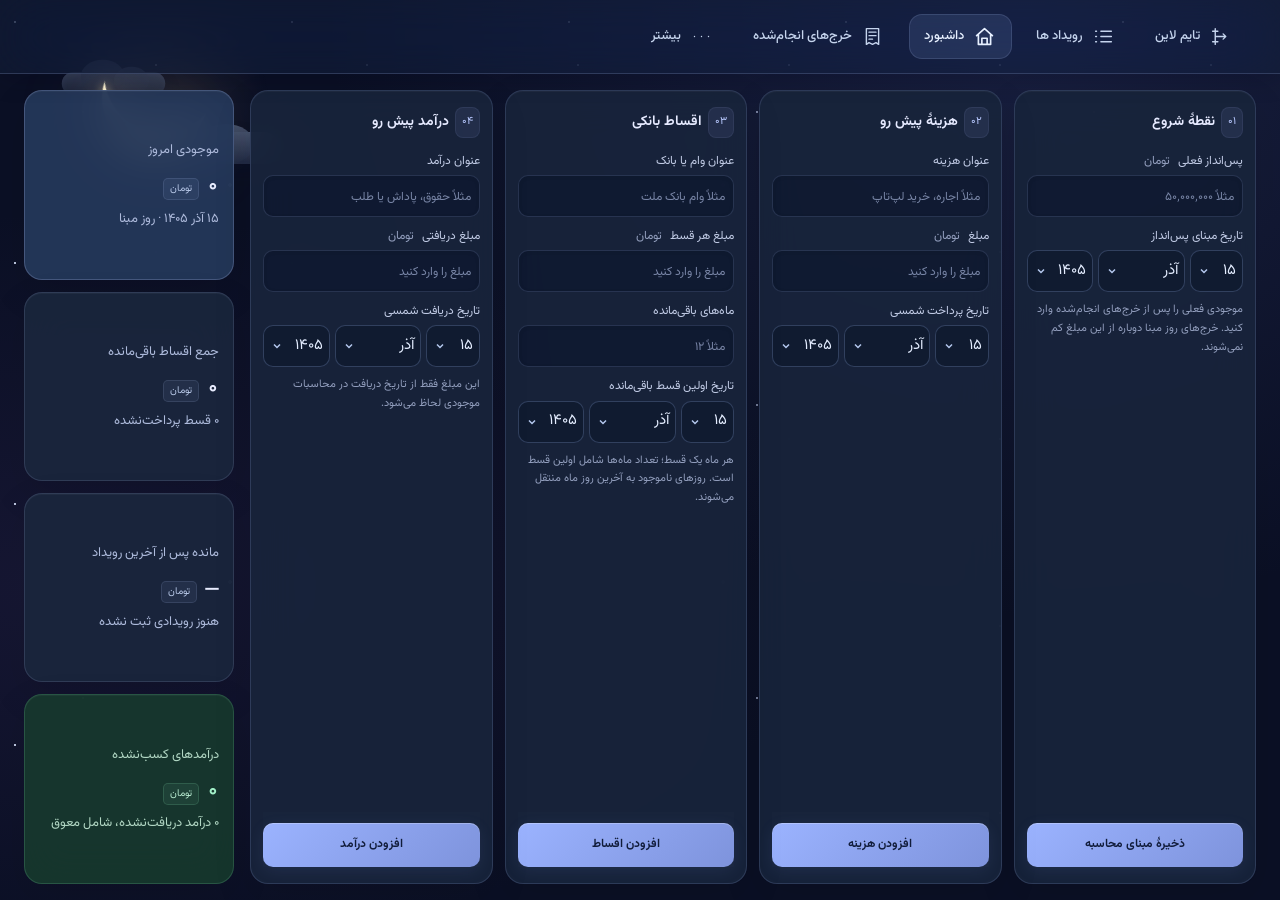
==== commit 90f38687: "refactor" ====
--- a/app/index.html
+++ b/app/index.html
@@ -265,6 +265,7 @@
 <script src="more.js"></script>
 <script src="current-day.js"></script>
 <script src="storage-sync.js"></script>
+<script src="timeline-scroll.js"></script>
 </body>
 
 </html>
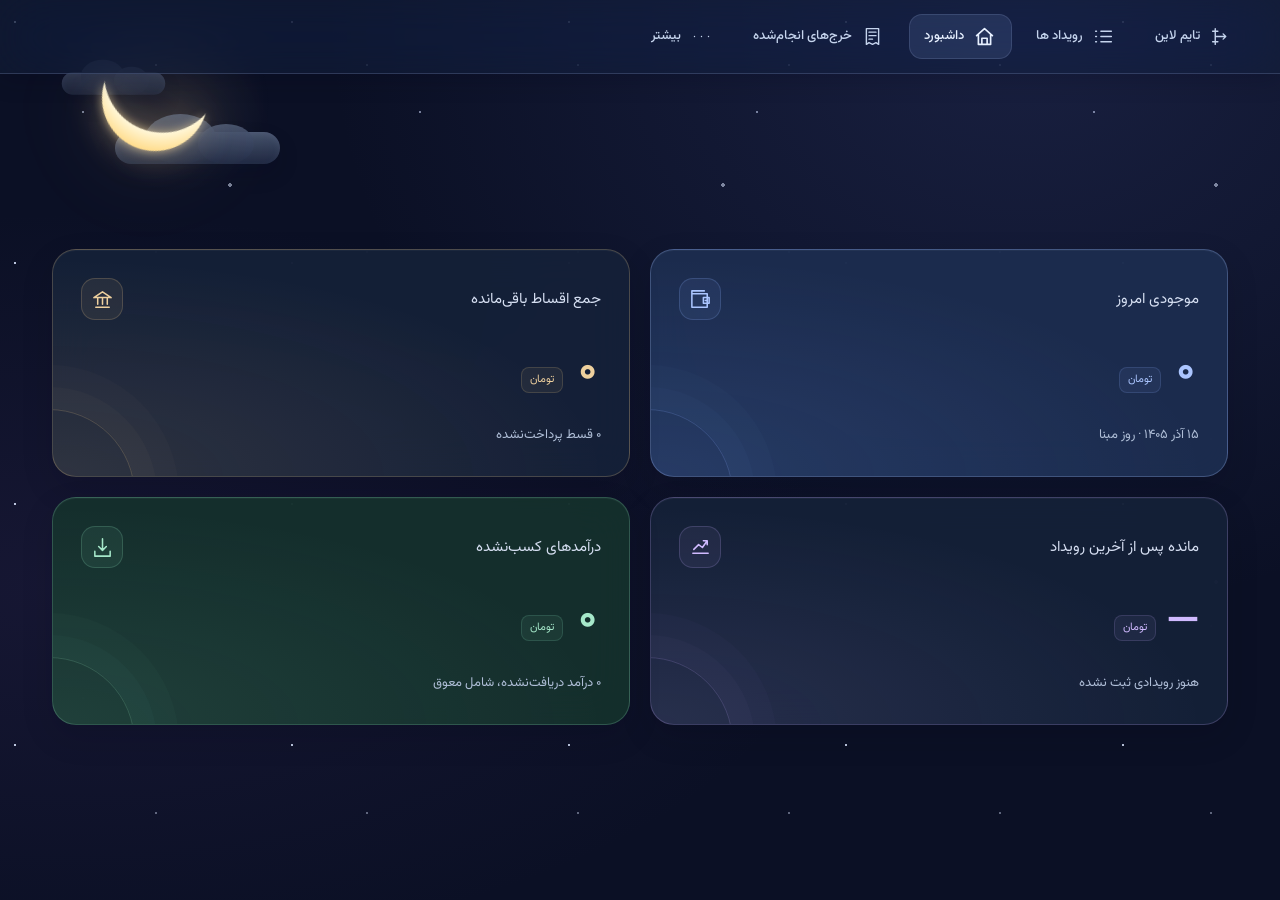
==== commit 856ef96f: "refactor" ====
--- a/app/index.html
+++ b/app/index.html
@@ -25,6 +25,7 @@
 <link rel="stylesheet" href="list-timeline.css">
 <link rel="stylesheet" href="desktop-header.css">
 <link rel="stylesheet" href="without-daily.css">
+<link rel="stylesheet" href="dashboard-layout.css">
 </head>
 
 <body>
@@ -35,25 +36,32 @@
 <div id="more-menu" class="more-menu" popover="manual" role="menu" aria-label="بیشتر"><button id="export" type="button" role="menuitem">دریافت بک آپ</button><button id="import" type="button" role="menuitem">بازیابی فایل</button><input id="backup-file" type="file" accept="application/json,.json" hidden><button id="delete-all" type="button" role="menuitem" class="delete-all">حذف همهٔ اطلاعات</button></div>
     <!-- <section id="filter-controls" class="filter-panel"><div class="tools-heading"><h2>جست‌وجو و فیلتر</h2><button id="scenario-open" class="quiet" type="button">اگر این خرید را انجام بدهم…</button></div><div class="filter-row"><div><label for="filter-query">عنوان</label><input id="filter-query" type="search" placeholder="جست‌وجوی عنوان…"></div><div><label for="filter-type">نوع</label><select id="filter-type"><option value="all">همه</option><option value="income">درآمد</option><option value="expense">هزینه</option><option value="bank">قسط بانکی</option></select></div><div><label for="filter-status">وضعیت</label><select id="filter-status"><option value="all">همه</option><option value="done">تأییدشده</option><option value="pending">تأییدنشده</option></select></div></div><div class="filter-dates"><div><label><input id="filter-from" type="checkbox">از تاریخ</label><div id="filter-from-date" class="date-picker" aria-label="شروع بازه"></div></div><div><label><input id="filter-to" type="checkbox">تا تاریخ</label><div id="filter-to-date" class="date-picker" aria-label="پایان بازه"></div></div><button id="filter-reset" class="quiet">پاک کردن فیلتر</button></div><p id="filter-summary"></p><p id="filter-error" role="status"></p></section> -->
     <section class="overview" aria-label="خلاصه مالی">
-      <article class="balance"><span>موجودی امروز</span>
+      <article class="balance"><div class="stat-heading"><span>موجودی امروز</span><span class="stat-icon" aria-hidden="true"><svg viewBox="0 0 24 24"><path d="M3 6h16v14H3zM3 6V3h13M15 10h6v6h-6zM17 13h1"/></svg></span></div>
         <div class="summary-amount"><strong id="today-value">۰</strong><span class="currency-badge">تومان</span></div>
         <small id="today-date"></small>
       </article>
       
-      <article><span>جمع اقساط باقی‌مانده</span>
+      <article class="stat-loans"><div class="stat-heading"><span>جمع اقساط باقی‌مانده</span><span class="stat-icon" aria-hidden="true"><svg viewBox="0 0 24 24"><path d="m3 10 9-6 9 6M4 10h16M5 20h14M7 11v6m5-6v6m5-6v6"/></svg></span></div>
         <div class="summary-amount"><strong id="loans-value">۰</strong><span class="currency-badge">تومان</span></div>
         <small id="loans-count">۰ قسط</small>
       </article>
-      <article><span>مانده پس از آخرین رویداد</span>
+      <article class="stat-forecast"><div class="stat-heading"><span>مانده پس از آخرین رویداد</span><span class="stat-icon" aria-hidden="true"><svg viewBox="0 0 24 24"><path d="M4 18h16M5 14l5-5 4 3 5-7M15 5h4v4"/></svg></span></div>
         <div class="summary-amount"><strong id="final-value">—</strong><span class="currency-badge">تومان</span></div>
         <small id="final-label">هنوز رویدادی ثبت نشده</small>
       </article>
-      <article class="upcoming-income"><span>درآمدهای کسب‌نشده</span>
+      <article class="upcoming-income"><div class="stat-heading"><span>درآمدهای کسب‌نشده</span><span class="stat-icon" aria-hidden="true"><svg viewBox="0 0 24 24"><path d="M12 3v12m-4-4 4 4 4-4M4 16v5h16v-5"/></svg></span></div>
         <div class="summary-amount"><strong id="pending-income-value">۰</strong><span
             class="currency-badge">تومان</span></div><small id="pending-income-count">درآمدهای با تاریخ دریافت بعد از
           امروز</small>
       </article>
     </section>
+    <section id="records-page" hidden>
+      <div class="records-page-heading">
+        <div>
+          <p class="eyebrow">مدیریت اطلاعات</p>
+          <h1>اطلاعات ثبت‌شده</h1>
+        </div><a class="quiet page-link" href="/app/index.html">بازگشت به برنامه‌ریز</a>
+      </div>
     <div class="layout">
       <aside class="forms">
         <section class="panel">
@@ -121,13 +129,6 @@
         <span id="save-state" hidden></span>
       </div>
     </div>
-    <section id="records-page" hidden>
-      <div class="records-page-heading">
-        <div>
-          <p class="eyebrow">مدیریت اطلاعات</p>
-          <h1>اطلاعات ثبت‌شده</h1>
-        </div><a class="quiet page-link" href="/app/index.html">بازگشت به برنامه‌ریز</a>
-      </div>
       <div class="content records-page-grid">
         <section class="panel">
           <div class="section-top">
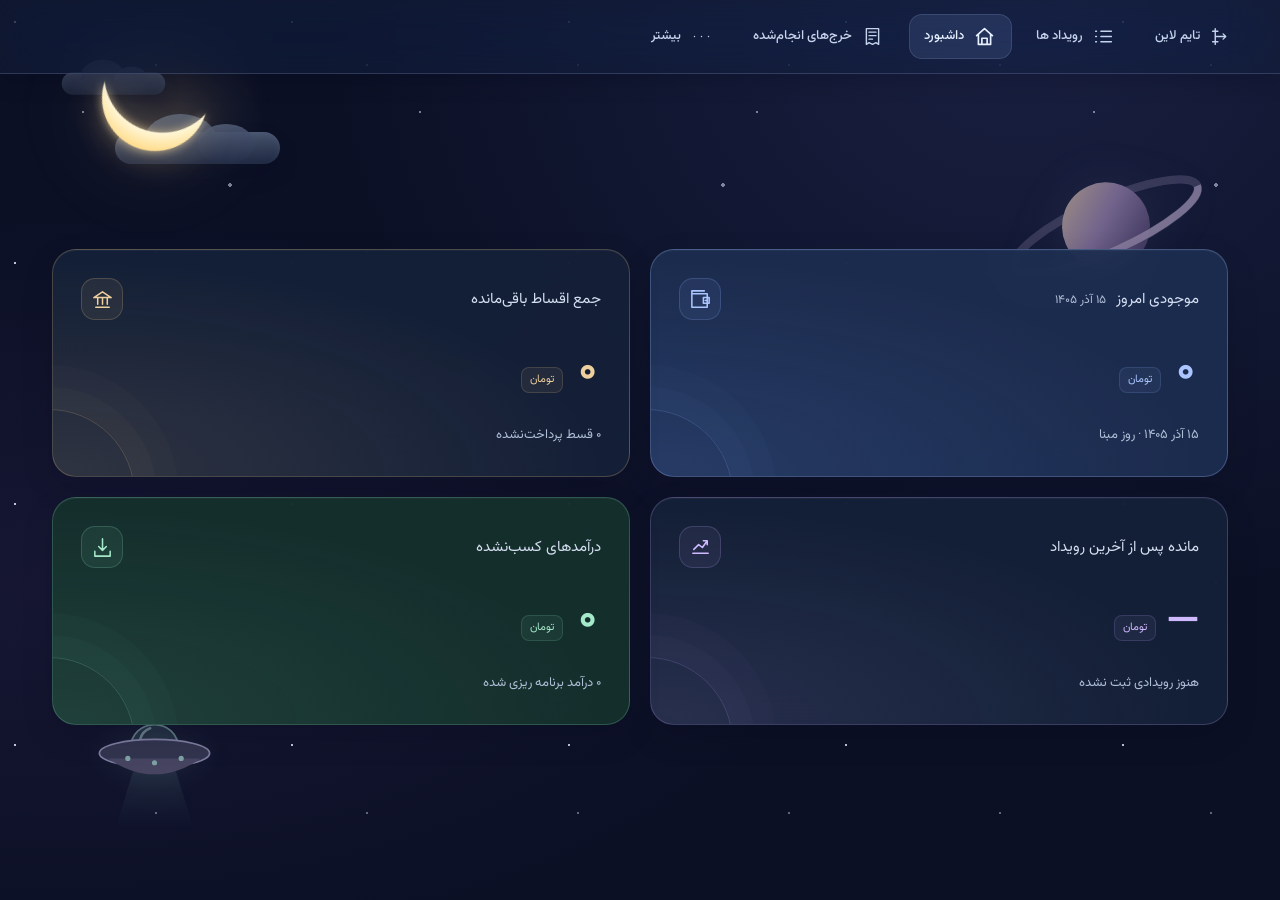
==== commit a778d839: "refactor" ====
--- a/app/index.html
+++ b/app/index.html
@@ -14,121 +14,145 @@
   <link rel="stylesheet" href="readability.css">
   <link rel="stylesheet" href="shooting-stars.css">
   <link rel="stylesheet" href="moon.css">
+  <link rel="stylesheet" href="space-decor.css">
   <link rel="stylesheet" href="features.css">
   <link rel="stylesheet" href="planning-tools.css">
-<link rel="stylesheet" href="controls.css">
-<link rel="stylesheet" href="entry-layout.css">
-<link rel="stylesheet" href="message-style.css">
-<link rel="stylesheet" href="mobile-dock.css">
-<link rel="stylesheet" href="more-menu.css">
-<link rel="stylesheet" href="spending.css">
-<link rel="stylesheet" href="list-timeline.css">
-<link rel="stylesheet" href="desktop-header.css">
-<link rel="stylesheet" href="without-daily.css">
-<link rel="stylesheet" href="dashboard-layout.css">
+  <link rel="stylesheet" href="controls.css">
+  <link rel="stylesheet" href="entry-layout.css">
+  <link rel="stylesheet" href="message-style.css">
+  <link rel="stylesheet" href="mobile-dock.css">
+  <link rel="stylesheet" href="more-menu.css">
+  <link rel="stylesheet" href="spending.css">
+  <link rel="stylesheet" href="list-timeline.css">
+  <link rel="stylesheet" href="desktop-header.css">
+  <link rel="stylesheet" href="without-daily.css">
+  <link rel="stylesheet" href="dashboard-layout.css">
 </head>
 
 <body>
+  <div class="space-decor" aria-hidden="true">
+    <svg class="space-saturn" viewBox="0 0 240 160"><defs><linearGradient id="saturn-tone" x2=".8" y2="1"><stop stop-color="#ead0ad"/><stop offset=".5" stop-color="#a58cbb"/><stop offset="1" stop-color="#544573"/></linearGradient></defs><g transform="rotate(-24 120 80)"><ellipse cx="120" cy="80" rx="109" ry="28" fill="none" stroke="#c7b3df" stroke-width="9" opacity=".3"/><circle cx="120" cy="80" r="48" fill="url(#saturn-tone)"/><path d="M11 80a109 28 0 0 0 218 0" fill="none" stroke="#dbc5e6" stroke-width="8" opacity=".7"/></g></svg>
+    <svg class="space-ufo" viewBox="0 0 180 160"><defs><linearGradient id="ufo-beam" x2="0" y2="1"><stop stop-color="#a6e6e0" stop-opacity=".15"/><stop offset="1" stop-color="#a6e6e0" stop-opacity="0"/></linearGradient></defs><path d="m68 75-25 80h94l-25-80" fill="url(#ufo-beam)"/><path d="M62 59c0-39 56-39 56 0" fill="#8ccec8" fill-opacity=".2" stroke="#b1e6e0" stroke-opacity=".7" stroke-width="2"/><path d="M73 48c2-8 6-12 12-14" fill="none" stroke="#d7ffff" stroke-opacity=".6" stroke-width="3" stroke-linecap="round"/><ellipse cx="90" cy="63" rx="64" ry="16" fill="#454763" stroke="#b9b5de" stroke-width="2"/><path d="M36 69q54 37 108 0" fill="#65607e"/><g fill="#bbefe4"><circle cx="59" cy="69" r="3"/><circle cx="90" cy="74" r="3"/><circle cx="121" cy="69" r="3"/></g></svg>
+  </div>
   <div class="moon-clouds" aria-hidden="true"><span class="moon-cloud back"></span><span
       class="moon-cloud front"></span></div>
   <main class="container">
-    <div class="data-toolbar"><a id="timeline-navigation" class="quiet page-link" href="/timeline">تایم لاین</a><a id="records-navigation" class="quiet page-link" href="/app/index.html?page=records">رویداد ها</a><a id="home-navigation" class="quiet page-link" href="/">داشبورد</a><a id="spending-navigation" class="quiet page-link" href="/spending">خرج‌های انجام‌شده</a><button id="more-open" type="button" class="quiet" aria-haspopup="menu" aria-expanded="false" aria-controls="more-menu">بیشتر</button></div>
-<div id="more-menu" class="more-menu" popover="manual" role="menu" aria-label="بیشتر"><button id="export" type="button" role="menuitem">دریافت بک آپ</button><button id="import" type="button" role="menuitem">بازیابی فایل</button><input id="backup-file" type="file" accept="application/json,.json" hidden><button id="delete-all" type="button" role="menuitem" class="delete-all">حذف همهٔ اطلاعات</button></div>
+    <div class="data-toolbar"><a id="timeline-navigation" class="quiet page-link" href="/timeline">تایم لاین</a><a
+        id="records-navigation" class="quiet page-link" href="/app/index.html?page=records">رویداد ها</a><a
+        id="home-navigation" class="quiet page-link" href="/">داشبورد</a><a id="spending-navigation"
+        class="quiet page-link" href="/spending">خرج‌های انجام‌شده</a><button id="more-open" type="button" class="quiet"
+        aria-haspopup="menu" aria-expanded="false" aria-controls="more-menu">بیشتر</button></div>
+    <div id="more-menu" class="more-menu" popover="manual" role="menu" aria-label="بیشتر"><button id="export"
+        type="button" role="menuitem">دریافت بک آپ</button><button id="import" type="button" role="menuitem">بازیابی
+        فایل</button><input id="backup-file" type="file" accept="application/json,.json" hidden><button id="delete-all"
+        type="button" role="menuitem" class="delete-all">حذف همهٔ اطلاعات</button></div>
     <!-- <section id="filter-controls" class="filter-panel"><div class="tools-heading"><h2>جست‌وجو و فیلتر</h2><button id="scenario-open" class="quiet" type="button">اگر این خرید را انجام بدهم…</button></div><div class="filter-row"><div><label for="filter-query">عنوان</label><input id="filter-query" type="search" placeholder="جست‌وجوی عنوان…"></div><div><label for="filter-type">نوع</label><select id="filter-type"><option value="all">همه</option><option value="income">درآمد</option><option value="expense">هزینه</option><option value="bank">قسط بانکی</option></select></div><div><label for="filter-status">وضعیت</label><select id="filter-status"><option value="all">همه</option><option value="done">تأییدشده</option><option value="pending">تأییدنشده</option></select></div></div><div class="filter-dates"><div><label><input id="filter-from" type="checkbox">از تاریخ</label><div id="filter-from-date" class="date-picker" aria-label="شروع بازه"></div></div><div><label><input id="filter-to" type="checkbox">تا تاریخ</label><div id="filter-to-date" class="date-picker" aria-label="پایان بازه"></div></div><button id="filter-reset" class="quiet">پاک کردن فیلتر</button></div><p id="filter-summary"></p><p id="filter-error" role="status"></p></section> -->
     <section class="overview" aria-label="خلاصه مالی">
-      <article class="balance"><div class="stat-heading"><span>موجودی امروز</span><span class="stat-icon" aria-hidden="true"><svg viewBox="0 0 24 24"><path d="M3 6h16v14H3zM3 6V3h13M15 10h6v6h-6zM17 13h1"/></svg></span></div>
+      <article class="balance">
+        <div class="stat-heading"><span class="stat-heading-label"><span>موجودی امروز</span><span id="today-heading-date" class="stat-heading-date"></span></span><span class="stat-icon" aria-hidden="true"><svg
+              viewBox="0 0 24 24">
+              <path d="M3 6h16v14H3zM3 6V3h13M15 10h6v6h-6zM17 13h1" />
+            </svg></span></div>
         <div class="summary-amount"><strong id="today-value">۰</strong><span class="currency-badge">تومان</span></div>
         <small id="today-date"></small>
       </article>
-      
-      <article class="stat-loans"><div class="stat-heading"><span>جمع اقساط باقی‌مانده</span><span class="stat-icon" aria-hidden="true"><svg viewBox="0 0 24 24"><path d="m3 10 9-6 9 6M4 10h16M5 20h14M7 11v6m5-6v6m5-6v6"/></svg></span></div>
+
+      <article class="stat-loans">
+        <div class="stat-heading"><span>جمع اقساط باقی‌مانده</span><span class="stat-icon" aria-hidden="true"><svg
+              viewBox="0 0 24 24">
+              <path d="m3 10 9-6 9 6M4 10h16M5 20h14M7 11v6m5-6v6m5-6v6" />
+            </svg></span></div>
         <div class="summary-amount"><strong id="loans-value">۰</strong><span class="currency-badge">تومان</span></div>
         <small id="loans-count">۰ قسط</small>
       </article>
-      <article class="stat-forecast"><div class="stat-heading"><span>مانده پس از آخرین رویداد</span><span class="stat-icon" aria-hidden="true"><svg viewBox="0 0 24 24"><path d="M4 18h16M5 14l5-5 4 3 5-7M15 5h4v4"/></svg></span></div>
+      <article class="stat-forecast">
+        <div class="stat-heading"><span>مانده پس از آخرین رویداد</span><span class="stat-icon" aria-hidden="true"><svg
+              viewBox="0 0 24 24">
+              <path d="M4 18h16M5 14l5-5 4 3 5-7M15 5h4v4" />
+            </svg></span></div>
         <div class="summary-amount"><strong id="final-value">—</strong><span class="currency-badge">تومان</span></div>
         <small id="final-label">هنوز رویدادی ثبت نشده</small>
       </article>
-      <article class="upcoming-income"><div class="stat-heading"><span>درآمدهای کسب‌نشده</span><span class="stat-icon" aria-hidden="true"><svg viewBox="0 0 24 24"><path d="M12 3v12m-4-4 4 4 4-4M4 16v5h16v-5"/></svg></span></div>
+      <article class="upcoming-income">
+        <div class="stat-heading"><span>درآمدهای کسب‌نشده</span><span class="stat-icon" aria-hidden="true"><svg
+              viewBox="0 0 24 24">
+              <path d="M12 3v12m-4-4 4 4 4-4M4 16v5h16v-5" />
+            </svg></span></div>
         <div class="summary-amount"><strong id="pending-income-value">۰</strong><span
-            class="currency-badge">تومان</span></div><small id="pending-income-count">درآمدهای با تاریخ دریافت بعد از
-          امروز</small>
+            class="currency-badge">تومان</span></div><small id="pending-income-count">۰ درآمد برنامه ریزی شده</small>
       </article>
     </section>
     <section id="records-page" hidden>
-      <div class="records-page-heading">
-        <div>
-          <p class="eyebrow">مدیریت اطلاعات</p>
-          <h1>اطلاعات ثبت‌شده</h1>
-        </div><a class="quiet page-link" href="/app/index.html">بازگشت به برنامه‌ریز</a>
-      </div>
-    <div class="layout">
-      <aside class="forms">
-        <section class="panel">
-          <div class="panel-title"><span class="step">۰۱</span>
-            <h2>نقطهٔ شروع</h2>
-          </div>
-          <form id="settings-form" novalidate><label for="savings">پس‌انداز فعلی <em>تومان</em></label><input
-              id="savings" inputmode="numeric" placeholder="مثلاً ۵۰٬۰۰۰٬۰۰۰" autocomplete="off" required><label id="base-date-label">تاریخ مبنای
-              پس‌انداز</label>
-            <div id="base-date" class="date-picker" role="group" aria-labelledby="base-date-label"></div>
-            <p class="field-note">موجودی فعلی را پس از خرج‌های انجام‌شده وارد کنید. خرج‌های روز مبنا دوباره از این مبلغ کم نمی‌شوند.</p><button type="submit" class="primary">ذخیرهٔ مبنای
-              محاسبه</button>
-          </form>
-        </section>
-        <section class="panel">
-          <div class="panel-title"><span class="step">۰۲</span>
-            <h2 id="expense-heading">هزینهٔ پیش رو</h2>
-          </div>
-          <form id="expense-form" novalidate><label for="expense-title">عنوان هزینه</label><input id="expense-title"
-              maxlength="100" placeholder="مثلاً اجاره، خرید لپ‌تاپ" required><label for="expense-amount">مبلغ
-              <em>تومان</em></label><input id="expense-amount" inputmode="numeric" placeholder="مبلغ را وارد کنید" required><label
-              id="expense-date-label">تاریخ پرداخت شمسی</label>
-            <div id="expense-date" class="date-picker" role="group" aria-labelledby="expense-date-label"></div>
-            <div class="form-actions"><button id="expense-submit" type="submit" class="primary">افزودن
-                هزینه</button><button id="expense-cancel" type="button" class="quiet" hidden>لغو ویرایش</button></div>
-          </form>
-        </section>
-        <section class="panel">
-          <div class="panel-title"><span class="step">۰۳</span>
-            <h2 id="loan-heading">اقساط بانکی</h2>
-          </div>
-          <form id="loan-form" novalidate><label for="loan-title">عنوان وام یا بانک</label><input id="loan-title"
-              maxlength="100" placeholder="مثلاً وام بانک ملت" required>
-            <div class="two-fields">
-              <div><label for="loan-amount">مبلغ هر قسط <em>تومان</em></label><input id="loan-amount"
-                  inputmode="numeric" placeholder="مبلغ را وارد کنید" required></div>
-              <div><label for="loan-months">ماه‌های باقی‌مانده</label><input id="loan-months" inputmode="numeric"
-                  placeholder="مثلاً ۱۲" required></div>
-            </div><label id="loan-date-label">تاریخ اولین قسط باقی‌مانده</label>
-            <div id="loan-date" class="date-picker" role="group" aria-labelledby="loan-date-label"></div>
-            <p class="field-note">هر ماه یک قسط؛ تعداد ماه‌ها شامل اولین قسط است. روزهای ناموجود به آخرین روز ماه منتقل
-              می‌شوند.</p>
-            <div class="form-actions"><button id="loan-submit" type="submit" class="primary">افزودن
-                اقساط</button><button id="loan-cancel" type="button" class="quiet" hidden>لغو ویرایش</button></div>
-          </form>
-        </section>
-        <section class="panel">
-          <div class="panel-title"><span class="step">۰۴</span>
-            <h2>درآمد پیش رو</h2>
-          </div>
-          <form id="income-form" novalidate><label for="income-title">عنوان درآمد</label><input id="income-title"
-              maxlength="100" placeholder="مثلاً حقوق، پاداش یا طلب" required><label for="income-amount">مبلغ دریافتی
-              <em>تومان</em></label><input id="income-amount" inputmode="numeric" placeholder="مبلغ را وارد کنید" required><label
-              id="income-date-label">تاریخ دریافت شمسی</label>
-            <div id="income-date" class="date-picker" role="group" aria-labelledby="income-date-label"></div>
-            <p class="field-note">این مبلغ فقط از تاریخ دریافت در محاسبات موجودی لحاظ می‌شود.</p>
-            <div class="form-actions"><button type="submit" class="primary">افزودن درآمد</button></div>
-          </form>
-        </section>
-        
-      </aside>
-      <div class="content">
-        
-
-        <span id="save-state" hidden></span>
-      </div>
-    </div>
+      <div class="layout">
+        <aside class="forms">
+          <section class="panel">
+            <div class="panel-title"><span class="step">۰۱</span>
+              <h2>نقطهٔ شروع</h2>
+            </div>
+            <form id="settings-form" novalidate><label for="savings">پس‌انداز فعلی <em>تومان</em></label><input
+                id="savings" inputmode="numeric" placeholder="مثلاً ۵۰٬۰۰۰٬۰۰۰" autocomplete="off" required><label
+                id="base-date-label">تاریخ مبنای
+                پس‌انداز</label>
+              <div id="base-date" class="date-picker" role="group" aria-labelledby="base-date-label"></div>
+              <p class="field-note">موجودی فعلی را پس از خرج‌های انجام‌شده وارد کنید. خرج‌های روز مبنا دوباره از این
+                مبلغ کم نمی‌شوند.</p><button type="submit" class="primary">ذخیرهٔ مبنای
+                محاسبه</button>
+            </form>
+          </section>
+          <section class="panel">
+            <div class="panel-title"><span class="step">۰۲</span>
+              <h2 id="expense-heading">هزینهٔ پیش رو</h2>
+            </div>
+            <form id="expense-form" novalidate><label for="expense-title">عنوان هزینه</label><input id="expense-title"
+                maxlength="100" placeholder="مثلاً اجاره، خرید لپ‌تاپ" required><label for="expense-amount">مبلغ
+                <em>تومان</em></label><input id="expense-amount" inputmode="numeric" placeholder="مبلغ را وارد کنید"
+                required><label id="expense-date-label">تاریخ پرداخت شمسی</label>
+              <div id="expense-date" class="date-picker" role="group" aria-labelledby="expense-date-label"></div>
+              <div class="form-actions"><button id="expense-submit" type="submit" class="primary">افزودن
+                  هزینه</button><button id="expense-cancel" type="button" class="quiet" hidden>لغو ویرایش</button></div>
+            </form>
+          </section>
+          <section class="panel">
+            <div class="panel-title"><span class="step">۰۳</span>
+              <h2 id="loan-heading">اقساط بانکی</h2>
+            </div>
+            <form id="loan-form" novalidate><label for="loan-title">عنوان وام یا بانک</label><input id="loan-title"
+                maxlength="100" placeholder="مثلاً وام بانک ملت" required>
+              <div class="two-fields">
+                <div><label for="loan-amount">مبلغ هر قسط <em>تومان</em></label><input id="loan-amount"
+                    inputmode="numeric" placeholder="مبلغ را وارد کنید" required></div>
+                <div><label for="loan-months">ماه‌های باقی‌مانده</label><input id="loan-months" inputmode="numeric"
+                    placeholder="مثلاً ۱۲" required></div>
+              </div><label id="loan-date-label">تاریخ اولین قسط باقی‌مانده</label>
+              <div id="loan-date" class="date-picker" role="group" aria-labelledby="loan-date-label"></div>
+              <p class="field-note">هر ماه یک قسط؛ تعداد ماه‌ها شامل اولین قسط است. روزهای ناموجود به آخرین روز ماه
+                منتقل
+                می‌شوند.</p>
+              <div class="form-actions"><button id="loan-submit" type="submit" class="primary">افزودن
+                  اقساط</button><button id="loan-cancel" type="button" class="quiet" hidden>لغو ویرایش</button></div>
+            </form>
+          </section>
+          <section class="panel">
+            <div class="panel-title"><span class="step">۰۴</span>
+              <h2>درآمد پیش رو</h2>
+            </div>
+            <form id="income-form" novalidate><label for="income-title">عنوان درآمد</label><input id="income-title"
+                maxlength="100" placeholder="مثلاً حقوق، پاداش یا طلب" required><label for="income-amount">مبلغ دریافتی
+                <em>تومان</em></label><input id="income-amount" inputmode="numeric" placeholder="مبلغ را وارد کنید"
+                required><label id="income-date-label">تاریخ دریافت شمسی</label>
+              <div id="income-date" class="date-picker" role="group" aria-labelledby="income-date-label"></div>
+              <p class="field-note">این مبلغ فقط از تاریخ دریافت در محاسبات موجودی لحاظ می‌شود.</p>
+              <div class="form-actions"><button type="submit" class="primary">افزودن درآمد</button></div>
+            </form>
+          </section>
+
+        </aside>
+        <div class="content">
+
+
+          <span id="save-state" hidden></span>
+        </div>
+      </div>
       <div class="content records-page-grid">
         <section class="panel">
           <div class="section-top">
@@ -152,7 +176,7 @@
         </section>
       </div>
     </section>
-    
+
     <!-- گزارش ماهانه فعلاً غیرفعال است
 <section id="monthly-page" hidden>
       <div class="records-page-heading">
@@ -186,7 +210,12 @@
       </div>
     </section>
   -->
-<section id="timeline-page" hidden><div class="records-page-heading"><h1>مسیر مالی</h1><a class="quiet page-link" href="/">بازگشت به داشبورد</a></div><div class="content"><section class="panel forecast">
+    <section id="timeline-page" hidden>
+      <div class="records-page-heading">
+        <h1>مسیر مالی</h1><a class="quiet page-link" href="/">بازگشت به داشبورد</a>
+      </div>
+      <div class="content">
+        <section class="panel forecast">
           <div class="section-top">
             <div>
               <p class="eyebrow">مسیر مالی شما</p>
@@ -204,11 +233,38 @@
             <h3>اولین رویداد مالی را اضافه کنید</h3>
             <p>درآمد، هزینه یا قسط بانکی ثبت کنید تا ماندهٔ هر تاریخ مشخص شود.</p>
           </div><button id="show-more" class="quiet load-more" hidden>نمایش رویدادهای بیشتر</button>
-        </section></div></section>
-<section id="spending-page" hidden><header class="spent-heading"><div><p class="eyebrow">دفتر خرج‌های شما</p><h1>خرج‌های انجام‌شده</h1></div><div class="spent-summary"><strong><span id="spent-total">۰</span> تومان</strong><span id="spent-count">۰ خرج</span></div></header><div class="spent-layout"><section class="panel spent-form-panel"><h2>ثبت خرج</h2><form id="spent-form" novalidate><label for="spent-title">عنوان</label><input id="spent-title" maxlength="100" placeholder="مثلاً خرید نان یا تاکسی" required><label for="spent-amount">هزینه به تومان</label><input id="spent-amount" inputmode="numeric" placeholder="مبلغ را وارد کنید" required><label id="spent-date-label">تاریخ دقیق شمسی</label><div id="spent-date" class="date-picker" role="group" aria-labelledby="spent-date-label"></div><p>خرج‌های روز مبنا و قبل از آن در این دفتر باقی می‌مانند، اما از موجودی مبنا کم نمی‌شوند. هزینه یا قسطی را که جدا ثبت کرده‌اید، اینجا دوباره وارد نکنید.</p><div class="spent-actions"><button id="spent-submit" type="submit" class="primary">ثبت خرج</button><button id="spent-cancel" type="button" class="quiet" hidden>لغو ویرایش</button></div></form></section><div id="spent-months" class="spent-months"></div></div></section>
-</main>
+        </section>
+      </div>
+    </section>
+    <section id="spending-page" hidden>
+      <header class="spent-heading">
+        <div>
+          <p class="eyebrow">دفتر خرج‌های شما</p>
+          <h1>خرج‌های انجام‌شده</h1>
+        </div>
+        <div class="spent-summary"><strong><span id="spent-total">۰</span> تومان</strong><span id="spent-count">۰
+            خرج</span></div>
+      </header>
+      <div class="spent-layout">
+        <section class="panel spent-form-panel">
+          <h2>ثبت خرج</h2>
+          <form id="spent-form" novalidate><label for="spent-title">عنوان</label><input id="spent-title" maxlength="100"
+              placeholder="مثلاً خرید نان یا تاکسی" required><label for="spent-amount">هزینه به تومان</label><input
+              id="spent-amount" inputmode="numeric" placeholder="مبلغ را وارد کنید" required><label
+              id="spent-date-label">تاریخ دقیق شمسی</label>
+            <div id="spent-date" class="date-picker" role="group" aria-labelledby="spent-date-label"></div>
+            <p>خرج‌های روز مبنا و قبل از آن در این دفتر باقی می‌مانند، اما از موجودی مبنا کم نمی‌شوند. هزینه یا قسطی را
+              که جدا ثبت کرده‌اید، اینجا دوباره وارد نکنید.</p>
+            <div class="spent-actions"><button id="spent-submit" type="submit" class="primary">ثبت خرج</button><button
+                id="spent-cancel" type="button" class="quiet" hidden>لغو ویرایش</button></div>
+          </form>
+        </section>
+        <div id="spent-months" class="spent-months"></div>
+      </div>
+    </section>
+  </main>
   <div id="toast" class="toast" role="status" aria-live="polite" hidden></div>
-  
+
   <dialog id="confirm-dialog">
     <form method="dialog">
       <h2 id="confirm-title">حذف رکورد</h2>
@@ -259,14 +315,14 @@
   <script src="features.js"></script>
   <script src="planning-tools.js"></script>
   <script src="spending.js"></script>
-<script src="amount-format.js"></script>
+  <script src="amount-format.js"></script>
   <script src="date-dropdown.js"></script>
   <script src="shooting-stars.js"></script>
-<script src="toolbar.js"></script>
-<script src="more.js"></script>
-<script src="current-day.js"></script>
-<script src="storage-sync.js"></script>
-<script src="timeline-scroll.js"></script>
+  <script src="toolbar.js"></script>
+  <script src="more.js"></script>
+  <script src="current-day.js"></script>
+  <script src="storage-sync.js"></script>
+  <script src="timeline-scroll.js"></script>
 </body>
 
 </html>
